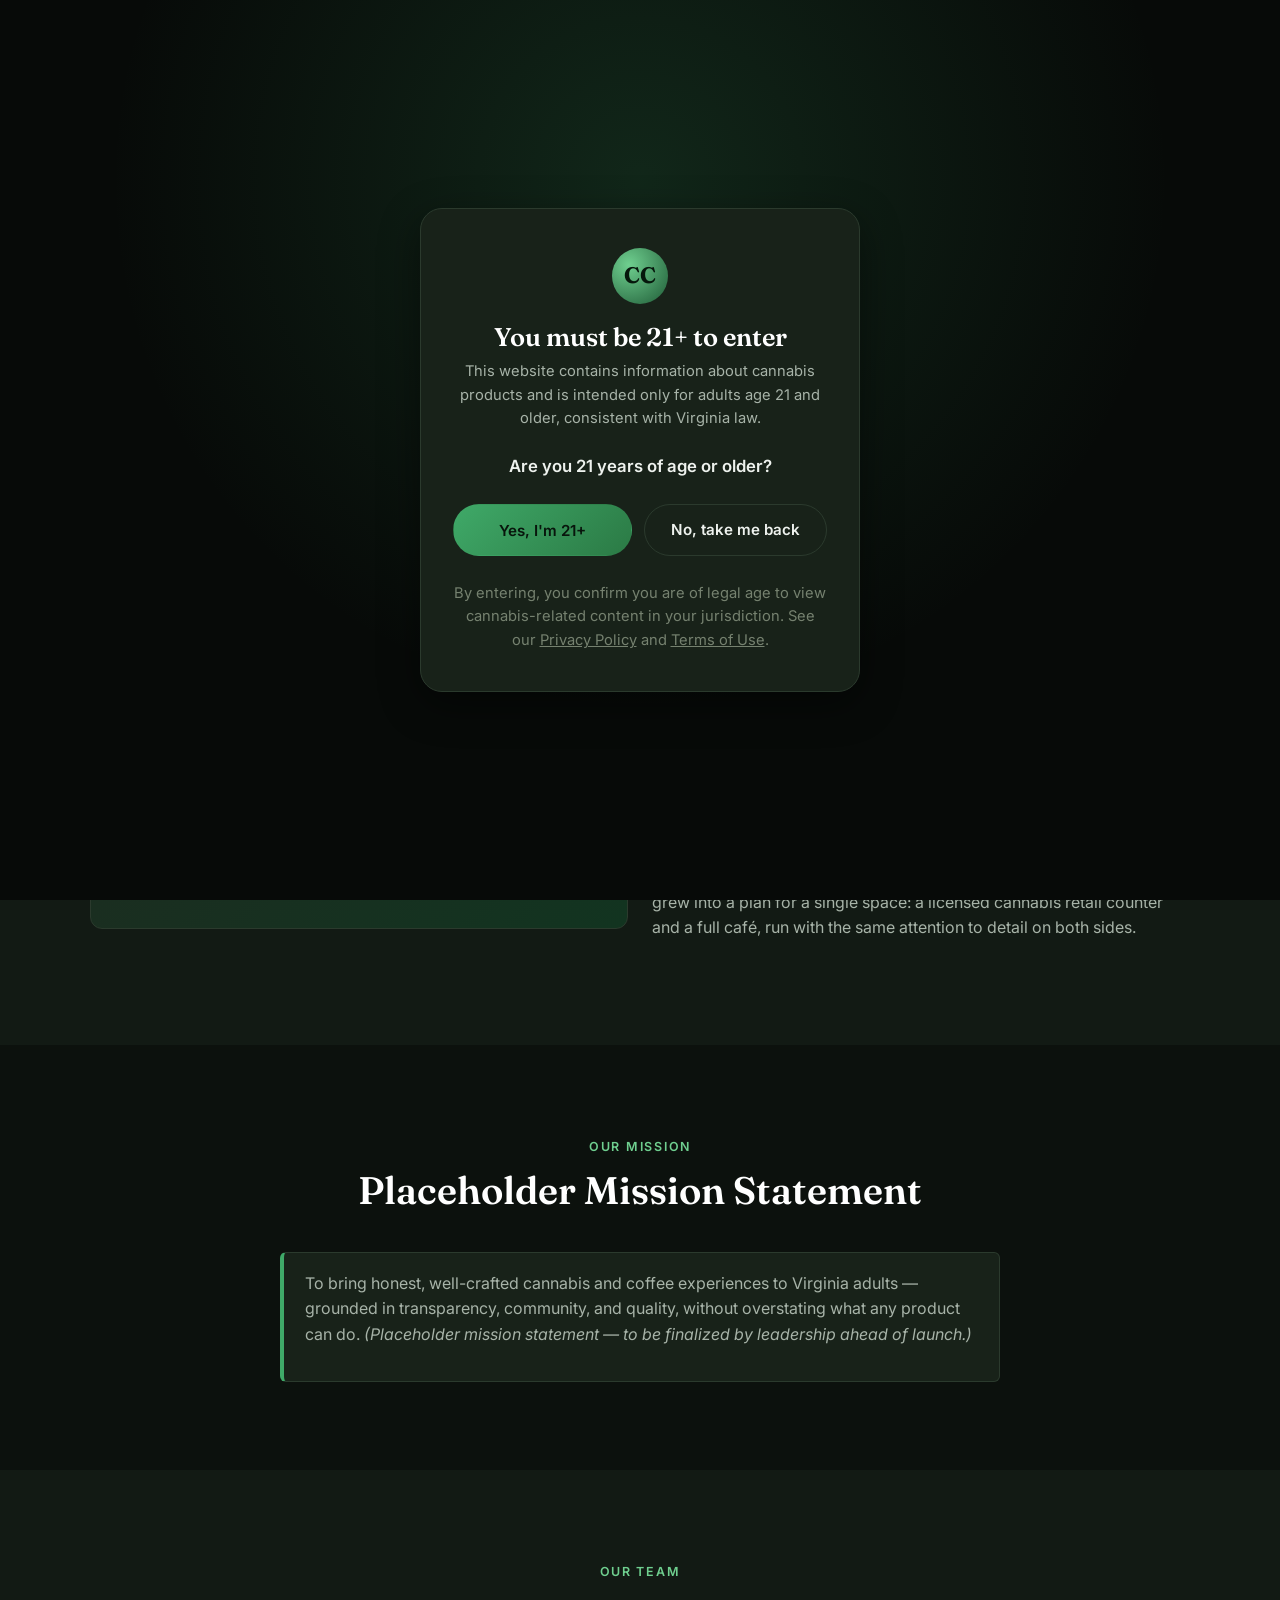
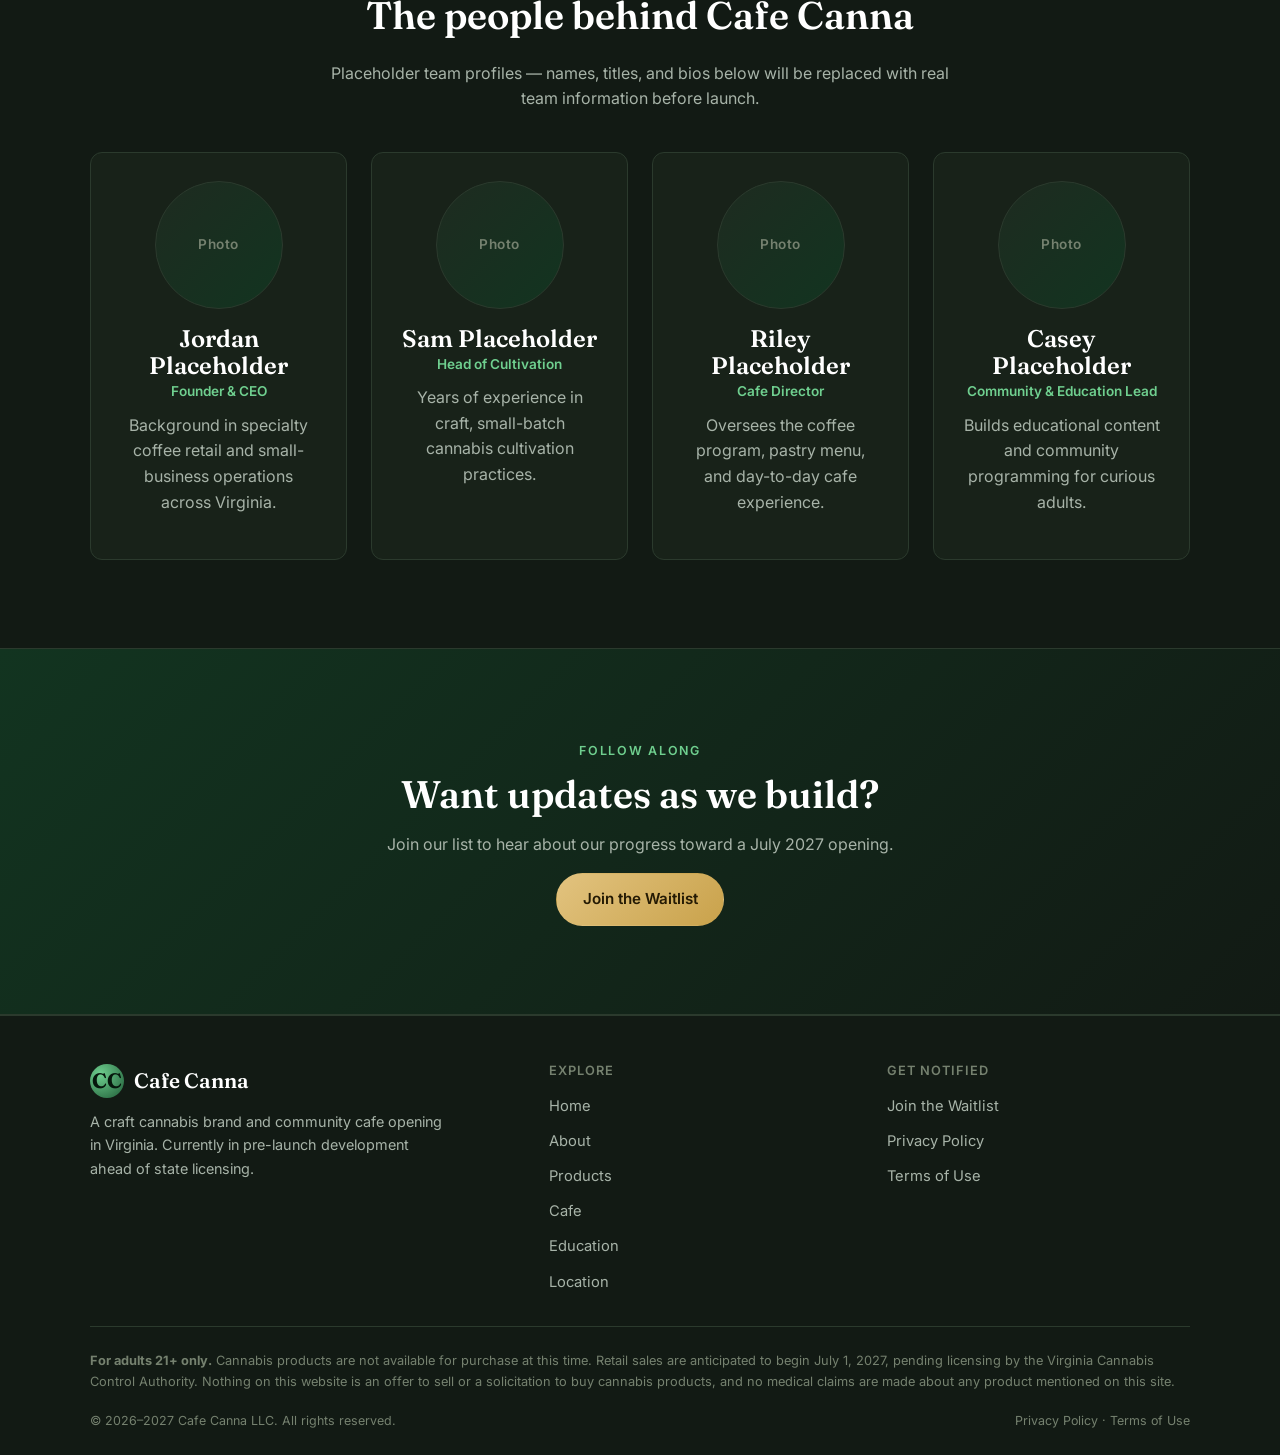
==== about/index.html @ 46746f48 "Initial webpage implementation" ====
<!DOCTYPE html>
<html lang="en">
<head>
<meta charset="UTF-8">
<meta name="viewport" content="width=device-width, initial-scale=1.0">
<title>About Us — Cafe Canna</title>
<meta name="description" content="Learn about Cafe Canna's story, mission, and the team building a craft cannabis brand and cafe in Virginia.">
<link rel="icon" href="data:image/svg+xml,%3Csvg xmlns='http://www.w3.org/2000/svg' viewBox='0 0 32 32'%3E%3Ccircle cx='16' cy='16' r='16' fill='%233fa968'/%3E%3C/svg%3E">
<link rel="preconnect" href="https://fonts.googleapis.com">
<link rel="preconnect" href="https://fonts.gstatic.com" crossorigin>
<link href="https://fonts.googleapis.com/css2?family=Fraunces:wght@500;600;700&family=Inter:wght@400;500;600;700&display=swap" rel="stylesheet">
<link rel="stylesheet" href="../assets/css/style.css">
<script>
(function () {
  if (document.cookie.indexOf('age_verified=true') !== -1) {
    document.documentElement.classList.add('age-verified');
  }
})();
</script>
</head>
<body>

<div id="age-gate-overlay" role="dialog" aria-modal="true" aria-labelledby="age-gate-title">
  <div class="age-gate-card">
    <div class="brand-mark" aria-hidden="true">CC</div>
    <h1 id="age-gate-title">You must be 21+ to enter</h1>
    <p>This website contains information about cannabis products and is intended only for adults age 21 and older, consistent with Virginia law.</p>
    <p class="age-gate-question">Are you 21 years of age or older?</p>
    <div class="age-gate-actions">
      <button type="button" id="age-confirm-yes" class="btn btn-primary">Yes, I'm 21+</button>
      <a href="../restricted/" class="btn btn-outline">No, take me back</a>
    </div>
    <p class="age-gate-fine">By entering, you confirm you are of legal age to view cannabis-related content in your jurisdiction. See our <a href="../privacy/">Privacy Policy</a> and <a href="../terms/">Terms of Use</a>.</p>
  </div>
</div>

<header class="site-header">
  <div class="container">
    <a class="brand" href="../" aria-label="Cafe Canna home">
      <span class="brand-mark" aria-hidden="true">CC</span>
      Cafe Canna
    </a>
    <button class="nav-toggle" id="nav-toggle" aria-expanded="false" aria-controls="main-nav" aria-label="Toggle navigation menu">
      <svg viewBox="0 0 24 24" fill="none" stroke="currentColor" stroke-width="2" stroke-linecap="round"><line x1="3" y1="6" x2="21" y2="6"/><line x1="3" y1="12" x2="21" y2="12"/><line x1="3" y1="18" x2="21" y2="18"/></svg>
    </button>
    <nav class="main-nav" id="main-nav" aria-label="Primary">
      <div class="nav-list-wrap">
        <ul>
          <li><a href="../">Home</a></li>
          <li><a href="../about/" aria-current="page">About</a></li>
          <li><a href="../products/">Products</a></li>
          <li><a href="../cafe/">Cafe</a></li>
          <li><a href="../education/">Education</a></li>
          <li><a href="../location/">Location</a></li>
        </ul>
        <a class="btn btn-primary" href="../coming-soon/">Join the Waitlist</a>
      </div>
    </nav>
  </div>
</header>

<main>

  <section class="hero">
    <div class="container hero-inner">
      <span class="eyebrow">About Us</span>
      <h1>A cafe and a cannabis brand, built together.</h1>
      <p class="lede">Cafe Canna started as a simple question: why does the cannabis shopping experience feel so different from a neighborhood coffee shop? We set out to build both, under one roof, in Virginia.</p>
    </div>
  </section>

  <section class="section-alt">
    <div class="container">
      <div class="grid grid-2" style="align-items:center;">
        <div class="placeholder-img wide"><span>Founders Photo — Placeholder</span></div>
        <div>
          <span class="eyebrow">Our Story</span>
          <h2>From a shared table to a shared storefront</h2>
          <p>Cafe Canna was founded by a small group of Virginians who spent years working in specialty coffee and in cannabis cultivation before deciding to combine both under one brand. This is placeholder copy — the founding story will be updated with real details ahead of launch.</p>
          <p>What started as conversations about craftsmanship and community grew into a plan for a single space: a licensed cannabis retail counter and a full café, run with the same attention to detail on both sides.</p>
        </div>
      </div>
    </div>
  </section>

  <section>
    <div class="container">
      <div class="section-head">
        <span class="eyebrow">Our Mission</span>
        <h2>Placeholder Mission Statement</h2>
      </div>
      <div class="callout" style="max-width:720px;margin:0 auto;font-size:1rem;">
        <p class="mt-0">To bring honest, well-crafted cannabis and coffee experiences to Virginia adults — grounded in transparency, community, and quality, without overstating what any product can do. <em>(Placeholder mission statement — to be finalized by leadership ahead of launch.)</em></p>
      </div>
    </div>
  </section>

  <section class="section-alt">
    <div class="container">
      <div class="section-head">
        <span class="eyebrow">Our Team</span>
        <h2>The people behind Cafe Canna</h2>
        <p>Placeholder team profiles — names, titles, and bios below will be replaced with real team information before launch.</p>
      </div>
      <div class="grid grid-4">
        <div class="card team-card">
          <div class="placeholder-img"><span>Photo</span></div>
          <h3>Jordan Placeholder</h3>
          <p class="team-role">Founder &amp; CEO</p>
          <p>Background in specialty coffee retail and small-business operations across Virginia.</p>
        </div>
        <div class="card team-card">
          <div class="placeholder-img"><span>Photo</span></div>
          <h3>Sam Placeholder</h3>
          <p class="team-role">Head of Cultivation</p>
          <p>Years of experience in craft, small-batch cannabis cultivation practices.</p>
        </div>
        <div class="card team-card">
          <div class="placeholder-img"><span>Photo</span></div>
          <h3>Riley Placeholder</h3>
          <p class="team-role">Cafe Director</p>
          <p>Oversees the coffee program, pastry menu, and day-to-day cafe experience.</p>
        </div>
        <div class="card team-card">
          <div class="placeholder-img"><span>Photo</span></div>
          <h3>Casey Placeholder</h3>
          <p class="team-role">Community &amp; Education Lead</p>
          <p>Builds educational content and community programming for curious adults.</p>
        </div>
      </div>
    </div>
  </section>

  <section class="cta-band">
    <div class="container">
      <span class="eyebrow">Follow Along</span>
      <h2>Want updates as we build?</h2>
      <p>Join our list to hear about our progress toward a July 2027 opening.</p>
      <a href="../coming-soon/" class="btn btn-gold">Join the Waitlist</a>
    </div>
  </section>

</main>

<footer class="site-footer">
  <div class="container">
    <div class="footer-grid">
      <div class="footer-brand">
        <a class="brand" href="../"><span class="brand-mark" aria-hidden="true">CC</span>Cafe Canna</a>
        <p>A craft cannabis brand and community cafe opening in Virginia. Currently in pre-launch development ahead of state licensing.</p>
      </div>
      <div class="footer-col">
        <h4>Explore</h4>
        <ul>
          <li><a href="../">Home</a></li>
          <li><a href="../about/">About</a></li>
          <li><a href="../products/">Products</a></li>
          <li><a href="../cafe/">Cafe</a></li>
          <li><a href="../education/">Education</a></li>
          <li><a href="../location/">Location</a></li>
        </ul>
      </div>
      <div class="footer-col">
        <h4>Get Notified</h4>
        <ul>
          <li><a href="../coming-soon/">Join the Waitlist</a></li>
          <li><a href="../privacy/">Privacy Policy</a></li>
          <li><a href="../terms/">Terms of Use</a></li>
        </ul>
      </div>
    </div>
    <div class="footer-disclaimer">
      <p><strong>For adults 21+ only.</strong> Cannabis products are not available for purchase at this time. Retail sales are anticipated to begin July 1, 2027, pending licensing by the Virginia Cannabis Control Authority. Nothing on this website is an offer to sell or a solicitation to buy cannabis products, and no medical claims are made about any product mentioned on this site.</p>
      <div class="footer-bottom">
        <span>&copy; 2026–2027 Cafe Canna LLC. All rights reserved.</span>
        <span><a href="../privacy/">Privacy Policy</a> · <a href="../terms/">Terms of Use</a></span>
      </div>
    </div>
  </div>
</footer>

<script src="../assets/js/age-gate.js"></script>
<script src="../assets/js/main.js"></script>
</body>
</html>
---- assets/css/style.css ----
/* =========================================================
   Cafe Canna — shared stylesheet
   Dark, green-accented, mobile-first.
   ========================================================= */

:root {
  --bg: #0c110d;
  --bg-alt: #121a14;
  --surface: #182219;
  --surface-alt: #1e2b20;
  --border: #2b3a2d;
  --text: #eef2ee;
  --text-muted: #a7b3a8;
  --text-faint: #75816f;

  --green-900: #123420;
  --green-700: #1f5c37;
  --green-600: #2b7a45;
  --green-500: #3fa968;
  --green-400: #6fcf8f;
  --green-300: #a8e6bd;

  --gold: #c9a24b;
  --gold-light: #e2c37f;

  --danger: #d9695f;

  --font-heading: 'Fraunces', Georgia, 'Times New Roman', serif;
  --font-body: 'Inter', -apple-system, BlinkMacSystemFont, 'Segoe UI', sans-serif;

  --radius-sm: 6px;
  --radius-md: 12px;
  --radius-lg: 22px;

  --container: 1140px;
  --header-height: 72px;

  --shadow-1: 0 4px 18px rgba(0, 0, 0, 0.35);
  --shadow-2: 0 12px 40px rgba(0, 0, 0, 0.45);
}

/* -------------------- Reset -------------------- */
*, *::before, *::after { box-sizing: border-box; }
html, body { margin: 0; padding: 0; }
html { -webkit-text-size-adjust: 100%; scroll-behavior: smooth; }

body {
  background: var(--bg);
  color: var(--text);
  font-family: var(--font-body);
  line-height: 1.6;
  font-size: 16px;
  overflow: hidden; /* locked until age gate resolves; unlocked by JS/CSS below */
}

html.age-verified body { overflow: auto; }

img, svg { max-width: 100%; display: block; }
a { color: inherit; text-decoration: none; }
ul { list-style: none; margin: 0; padding: 0; }
button { font-family: inherit; cursor: pointer; }
input, textarea, select { font-family: inherit; font-size: 1rem; }

h1, h2, h3, h4 {
  font-family: var(--font-heading);
  font-weight: 600;
  line-height: 1.15;
  margin: 0 0 0.6em;
  color: #fff;
}

h1 { font-size: clamp(2.1rem, 6vw, 3.6rem); }
h2 { font-size: clamp(1.6rem, 4vw, 2.4rem); }
h3 { font-size: clamp(1.2rem, 3vw, 1.5rem); }

p { margin: 0 0 1em; color: var(--text-muted); }

.eyebrow {
  display: inline-block;
  font-family: var(--font-body);
  font-size: 0.78rem;
  font-weight: 600;
  letter-spacing: 0.14em;
  text-transform: uppercase;
  color: var(--green-400);
  margin-bottom: 0.9em;
}

.container {
  width: 100%;
  max-width: var(--container);
  margin: 0 auto;
  padding: 0 1.25rem;
}

section { padding: 3.5rem 0; }
@media (min-width: 760px) { section { padding: 5.5rem 0; } }

.section-alt { background: var(--bg-alt); }

.section-head { max-width: 640px; margin: 0 auto 2.5rem; text-align: center; }
.section-head p { margin: 0 auto; }

/* -------------------- Buttons -------------------- */
.btn {
  display: inline-flex;
  align-items: center;
  justify-content: center;
  gap: 0.5em;
  padding: 0.85em 1.7em;
  border-radius: 999px;
  font-weight: 600;
  font-size: 0.95rem;
  border: 1px solid transparent;
  transition: transform 0.15s ease, background 0.2s ease, border-color 0.2s ease, color 0.2s ease;
  white-space: nowrap;
}
.btn:active { transform: scale(0.97); }

.btn-primary {
  background: linear-gradient(135deg, var(--green-500), var(--green-600));
  color: #08150c;
}
.btn-primary:hover { background: linear-gradient(135deg, var(--green-400), var(--green-500)); }

.btn-outline {
  background: transparent;
  border-color: var(--border);
  color: var(--text);
}
.btn-outline:hover { border-color: var(--green-500); color: var(--green-300); }

.btn-gold {
  background: linear-gradient(135deg, var(--gold-light), var(--gold));
  color: #241a04;
}
.btn-gold:hover { filter: brightness(1.08); }

.btn-block { width: 100%; }

/* -------------------- Header / Nav -------------------- */
.site-header {
  position: sticky;
  top: 0;
  z-index: 200;
  height: var(--header-height);
  display: flex;
  align-items: center;
  background: rgba(12, 17, 13, 0.88);
  backdrop-filter: blur(10px);
  border-bottom: 1px solid var(--border);
}

.site-header .container {
  display: flex;
  align-items: center;
  justify-content: space-between;
}

.brand {
  display: flex;
  align-items: center;
  gap: 0.6rem;
  font-family: var(--font-heading);
  font-size: 1.3rem;
  font-weight: 600;
  color: #fff;
}

.brand-mark {
  width: 34px;
  height: 34px;
  border-radius: 50%;
  background: radial-gradient(circle at 30% 30%, var(--green-400), var(--green-700));
  display: flex;
  align-items: center;
  justify-content: center;
  font-family: var(--font-heading);
  font-weight: 700;
  color: #06170c;
  flex-shrink: 0;
}

.nav-toggle {
  display: flex;
  align-items: center;
  justify-content: center;
  width: 42px;
  height: 42px;
  background: transparent;
  border: 1px solid var(--border);
  border-radius: var(--radius-sm);
  color: var(--text);
}
.nav-toggle svg { width: 20px; height: 20px; }

.main-nav {
  position: fixed;
  top: var(--header-height);
  left: 0;
  right: 0;
  bottom: 0;
  background: var(--bg);
  padding: 1.5rem 1.25rem 2.5rem;
  transform: translateY(-8px);
  opacity: 0;
  visibility: hidden;
  pointer-events: none;
  transition: opacity 0.2s ease, transform 0.2s ease, visibility 0.2s;
  overflow-y: auto;
}

.main-nav.is-open {
  opacity: 1;
  transform: translateY(0);
  visibility: visible;
  pointer-events: auto;
}

.main-nav ul { display: flex; flex-direction: column; gap: 0.25rem; }

.main-nav a {
  display: block;
  padding: 0.9rem 0.25rem;
  font-size: 1.05rem;
  font-weight: 500;
  border-bottom: 1px solid var(--border);
  color: var(--text);
}
.main-nav a[aria-current="page"] { color: var(--green-400); }

.main-nav .btn { margin-top: 1.25rem; }

@media (min-width: 900px) {
  .nav-toggle { display: none; }

  .main-nav {
    position: static;
    background: transparent;
    padding: 0;
    opacity: 1;
    visibility: visible;
    pointer-events: auto;
    transform: none;
    overflow: visible;
  }

  .main-nav ul {
    flex-direction: row;
    align-items: center;
    gap: 1.8rem;
  }

  .main-nav a {
    padding: 0.4rem 0;
    border-bottom: none;
    font-size: 0.95rem;
  }

  .main-nav a[aria-current="page"] { position: relative; }
  .main-nav a[aria-current="page"]::after {
    content: '';
    position: absolute;
    left: 0; right: 0; bottom: -4px;
    height: 2px;
    background: var(--green-500);
  }

  .main-nav .nav-list-wrap {
    display: flex;
    align-items: center;
    gap: 2rem;
  }

  .main-nav .btn { margin-top: 0; }
}

/* -------------------- Hero -------------------- */
.hero {
  position: relative;
  padding: 4.5rem 0 4rem;
  background:
    radial-gradient(ellipse at top right, rgba(63, 169, 104, 0.16), transparent 55%),
    radial-gradient(ellipse at bottom left, rgba(201, 162, 75, 0.08), transparent 50%),
    var(--bg);
  overflow: hidden;
}

.hero-inner { max-width: 720px; }
.hero h1 { margin-bottom: 0.5em; }
.hero .lede { font-size: 1.15rem; max-width: 560px; }
.hero-actions { display: flex; flex-wrap: wrap; gap: 0.9rem; margin-top: 1.8rem; }

.hero-badges {
  display: flex;
  flex-wrap: wrap;
  gap: 0.6rem;
  margin-top: 2.5rem;
}
.badge {
  font-size: 0.78rem;
  font-weight: 600;
  letter-spacing: 0.03em;
  color: var(--text-muted);
  border: 1px solid var(--border);
  border-radius: 999px;
  padding: 0.4em 0.9em;
  background: var(--surface);
}

/* -------------------- Cards -------------------- */
.card {
  background: var(--surface);
  border: 1px solid var(--border);
  border-radius: var(--radius-md);
  padding: 1.75rem;
  height: 100%;
}

.grid {
  display: grid;
  gap: 1.5rem;
  grid-template-columns: 1fr;
}
@media (min-width: 640px) { .grid-2 { grid-template-columns: repeat(2, 1fr); } }
@media (min-width: 900px) {
  .grid-3 { grid-template-columns: repeat(3, 1fr); }
  .grid-4 { grid-template-columns: repeat(4, 1fr); }
}

/* Placeholder image block (no real photography yet) */
.placeholder-img {
  position: relative;
  border-radius: var(--radius-md);
  background: linear-gradient(135deg, var(--surface-alt), var(--green-900));
  display: flex;
  align-items: center;
  justify-content: center;
  color: var(--text-faint);
  font-size: 0.85rem;
  font-weight: 600;
  letter-spacing: 0.04em;
  text-align: center;
  aspect-ratio: 4 / 3;
  overflow: hidden;
  border: 1px solid var(--border);
}
.placeholder-img span { padding: 0 1rem; }
.placeholder-img.square { aspect-ratio: 1 / 1; }
.placeholder-img.wide { aspect-ratio: 16 / 9; }

/* -------------------- Strain / Product cards -------------------- */
.strain-card {
  background: var(--surface);
  border: 1px solid var(--border);
  border-radius: var(--radius-md);
  overflow: hidden;
  display: flex;
  flex-direction: column;
}
.strain-card .placeholder-img { border-radius: 0; border: none; border-bottom: 1px solid var(--border); }
.strain-card-body { padding: 1.4rem 1.4rem 1.6rem; display: flex; flex-direction: column; gap: 0.6rem; flex: 1; }
.strain-type {
  align-self: flex-start;
  font-size: 0.72rem;
  font-weight: 700;
  letter-spacing: 0.06em;
  text-transform: uppercase;
  padding: 0.3em 0.8em;
  border-radius: 999px;
  color: #06170c;
}
.strain-type.indica { background: var(--green-300); }
.strain-type.sativa { background: var(--gold-light); }
.strain-type.hybrid { background: linear-gradient(90deg, var(--green-300), var(--gold-light)); }
.strain-card h3 { margin-bottom: 0; }
.strain-card p { font-size: 0.92rem; margin-bottom: 0; }
.coming-soon-tag {
  margin-top: auto;
  padding-top: 0.8rem;
  font-size: 0.78rem;
  font-weight: 700;
  letter-spacing: 0.05em;
  text-transform: uppercase;
  color: var(--green-400);
}

/* -------------------- Article cards -------------------- */
.article-card { display: flex; flex-direction: column; }
.article-card .placeholder-img { margin-bottom: 1.1rem; }
.article-meta { font-size: 0.78rem; color: var(--text-faint); margin-bottom: 0.4rem; }
.article-card h3 { margin-bottom: 0.5rem; }

/* -------------------- Team -------------------- */
.team-card { text-align: center; }
.team-card .placeholder-img { border-radius: 50%; margin: 0 auto 1rem; width: 128px; height: 128px; aspect-ratio: 1/1; }
.team-card h3 { margin-bottom: 0.1rem; }
.team-role { color: var(--green-400); font-size: 0.85rem; font-weight: 600; margin-bottom: 0.6rem; }

/* -------------------- Forms -------------------- */
.form-field { margin-bottom: 1.1rem; display: flex; flex-direction: column; gap: 0.4rem; }
.form-field label { font-size: 0.85rem; font-weight: 600; color: var(--text-muted); }
.form-field input,
.form-field textarea {
  background: var(--bg-alt);
  border: 1px solid var(--border);
  border-radius: var(--radius-sm);
  padding: 0.8em 1em;
  color: var(--text);
}
.form-field input:focus,
.form-field textarea:focus {
  outline: none;
  border-color: var(--green-500);
}
.form-row { display: grid; gap: 1.1rem; }
@media (min-width: 640px) { .form-row.two-col { grid-template-columns: 1fr 1fr; } }

.form-note {
  font-size: 0.8rem;
  color: var(--text-faint);
  margin-top: 0.6rem;
}

.form-status {
  margin-top: 1rem;
  padding: 0.9rem 1.1rem;
  border-radius: var(--radius-sm);
  background: var(--surface-alt);
  border: 1px solid var(--green-600);
  color: var(--green-300);
  font-size: 0.9rem;
  display: none;
}
.form-status.is-visible { display: block; }

/* -------------------- Info blocks (hours, contact) -------------------- */
.info-list { display: flex; flex-direction: column; gap: 0.7rem; }
.info-row {
  display: flex;
  justify-content: space-between;
  gap: 1rem;
  padding-bottom: 0.7rem;
  border-bottom: 1px solid var(--border);
  font-size: 0.95rem;
}
.info-row dt { color: var(--text-muted); }
.info-row dd { margin: 0; font-weight: 600; }

.map-placeholder {
  border: 1px dashed var(--border);
  border-radius: var(--radius-md);
  background: var(--surface);
  min-height: 280px;
  display: flex;
  flex-direction: column;
  align-items: center;
  justify-content: center;
  gap: 0.5rem;
  text-align: center;
  padding: 2rem;
  color: var(--text-faint);
}
.map-placeholder strong { color: var(--text-muted); }

/* -------------------- Countdown -------------------- */
.countdown {
  display: grid;
  grid-template-columns: repeat(4, 1fr);
  gap: 0.75rem;
  max-width: 460px;
  margin: 2.2rem auto 0;
}
.countdown-unit {
  background: var(--surface);
  border: 1px solid var(--border);
  border-radius: var(--radius-md);
  padding: 1rem 0.4rem;
  text-align: center;
}
.countdown-num {
  font-family: var(--font-heading);
  font-size: clamp(1.6rem, 5vw, 2.4rem);
  font-weight: 700;
  color: var(--green-400);
  line-height: 1;
}
.countdown-label {
  display: block;
  margin-top: 0.4rem;
  font-size: 0.68rem;
  letter-spacing: 0.06em;
  text-transform: uppercase;
  color: var(--text-faint);
}

/* -------------------- Callout / compliance notes -------------------- */
.callout {
  border: 1px solid var(--border);
  border-left: 4px solid var(--green-500);
  background: var(--surface);
  border-radius: var(--radius-sm);
  padding: 1.1rem 1.3rem;
  font-size: 0.9rem;
  color: var(--text-muted);
}
.callout strong { color: var(--text); }
.callout.warning { border-left-color: var(--gold); }

/* -------------------- CTA band -------------------- */
.cta-band {
  background: linear-gradient(135deg, var(--green-900), var(--bg-alt));
  border-top: 1px solid var(--border);
  border-bottom: 1px solid var(--border);
  text-align: center;
}
.cta-band h2 { margin-bottom: 0.4em; }
.cta-band p { max-width: 520px; margin-left: auto; margin-right: auto; }

/* -------------------- Footer -------------------- */
.site-footer {
  background: var(--bg-alt);
  border-top: 1px solid var(--border);
  padding: 3rem 0 1.5rem;
}
.footer-grid {
  display: grid;
  gap: 2.2rem;
  grid-template-columns: 1fr;
  margin-bottom: 2rem;
}
@media (min-width: 760px) { .footer-grid { grid-template-columns: 1.4fr 1fr 1fr; } }

.footer-brand .brand { margin-bottom: 0.8rem; }
.footer-brand p { max-width: 360px; font-size: 0.9rem; }

.footer-col h4 {
  font-family: var(--font-body);
  font-size: 0.8rem;
  letter-spacing: 0.08em;
  text-transform: uppercase;
  color: var(--text-faint);
  margin-bottom: 0.9rem;
}
.footer-col ul { display: flex; flex-direction: column; gap: 0.6rem; }
.footer-col a { color: var(--text-muted); font-size: 0.92rem; }
.footer-col a:hover { color: var(--green-400); }

.footer-disclaimer {
  border-top: 1px solid var(--border);
  padding-top: 1.5rem;
  font-size: 0.8rem;
  color: var(--text-faint);
  line-height: 1.6;
}
.footer-disclaimer p { color: inherit; font-size: inherit; margin-bottom: 0.7rem; }
.footer-bottom {
  display: flex;
  flex-wrap: wrap;
  gap: 0.6rem 1.4rem;
  justify-content: space-between;
  margin-top: 1.2rem;
  font-size: 0.78rem;
  color: var(--text-faint);
}
.footer-bottom a { color: var(--text-faint); }
.footer-bottom a:hover { color: var(--green-400); }

/* -------------------- Age gate overlay -------------------- */
#age-gate-overlay {
  position: fixed;
  inset: 0;
  z-index: 9999;
  display: flex;
  align-items: center;
  justify-content: center;
  padding: 1.25rem;
  background:
    radial-gradient(circle at 50% 20%, rgba(63, 169, 104, 0.18), transparent 55%),
    #070a08;
}
html.age-verified #age-gate-overlay { display: none; }

.age-gate-card {
  width: 100%;
  max-width: 440px;
  background: var(--surface);
  border: 1px solid var(--border);
  border-radius: var(--radius-lg);
  padding: 2.4rem 2rem;
  text-align: center;
  box-shadow: var(--shadow-2);
}

.age-gate-card .brand-mark {
  width: 56px;
  height: 56px;
  font-size: 1.4rem;
  margin: 0 auto 1.2rem;
}

.age-gate-card h1 {
  font-size: 1.6rem;
  margin-bottom: 0.5rem;
}

.age-gate-card p {
  font-size: 0.92rem;
  margin-bottom: 0;
}

.age-gate-card .age-gate-question {
  color: var(--text);
  font-weight: 600;
  margin: 1.4rem 0 1.5rem;
  font-size: 1.05rem;
}

.age-gate-actions {
  display: flex;
  flex-direction: column;
  gap: 0.8rem;
}
@media (min-width: 420px) {
  .age-gate-actions { flex-direction: row; }
  .age-gate-actions .btn { flex: 1; }
}

.age-gate-fine {
  margin-top: 1.6rem;
  font-size: 0.74rem;
  color: var(--text-faint);
  line-height: 1.6;
}
.age-gate-fine a { color: var(--text-faint); text-decoration: underline; }

/* -------------------- Restricted page -------------------- */
.restricted-wrap {
  min-height: 100vh;
  display: flex;
  align-items: center;
  justify-content: center;
  padding: 2rem 1.25rem;
  text-align: center;
  background: radial-gradient(ellipse at top, rgba(63, 169, 104, 0.12), transparent 55%), var(--bg);
}
.restricted-card { max-width: 480px; }
.restricted-card .brand-mark { width: 56px; height: 56px; font-size: 1.4rem; margin: 0 auto 1.4rem; }

/* -------------------- Utilities -------------------- */
.text-center { text-align: center; }
.mt-0 { margin-top: 0; }
.visually-hidden {
  position: absolute;
  width: 1px; height: 1px;
  padding: 0; margin: -1px;
  overflow: hidden;
  clip: rect(0,0,0,0);
  white-space: nowrap;
  border: 0;
}
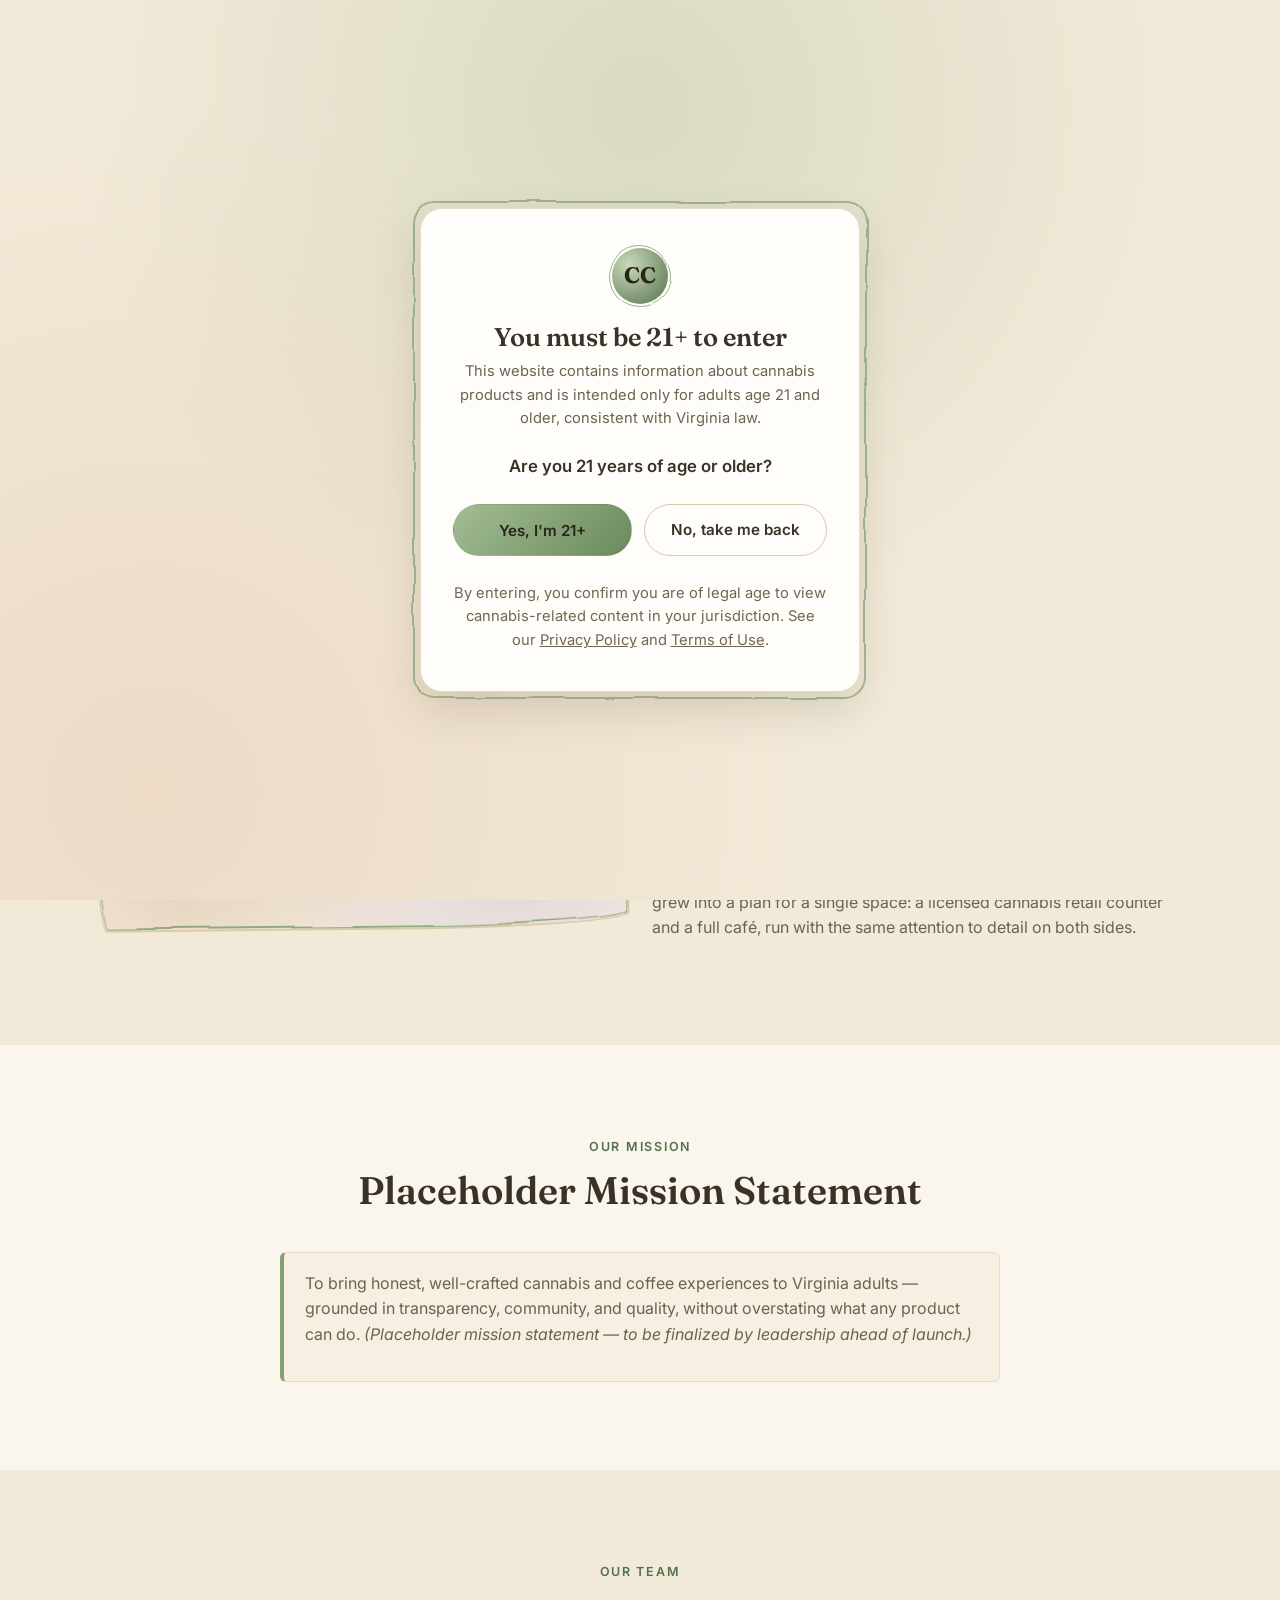
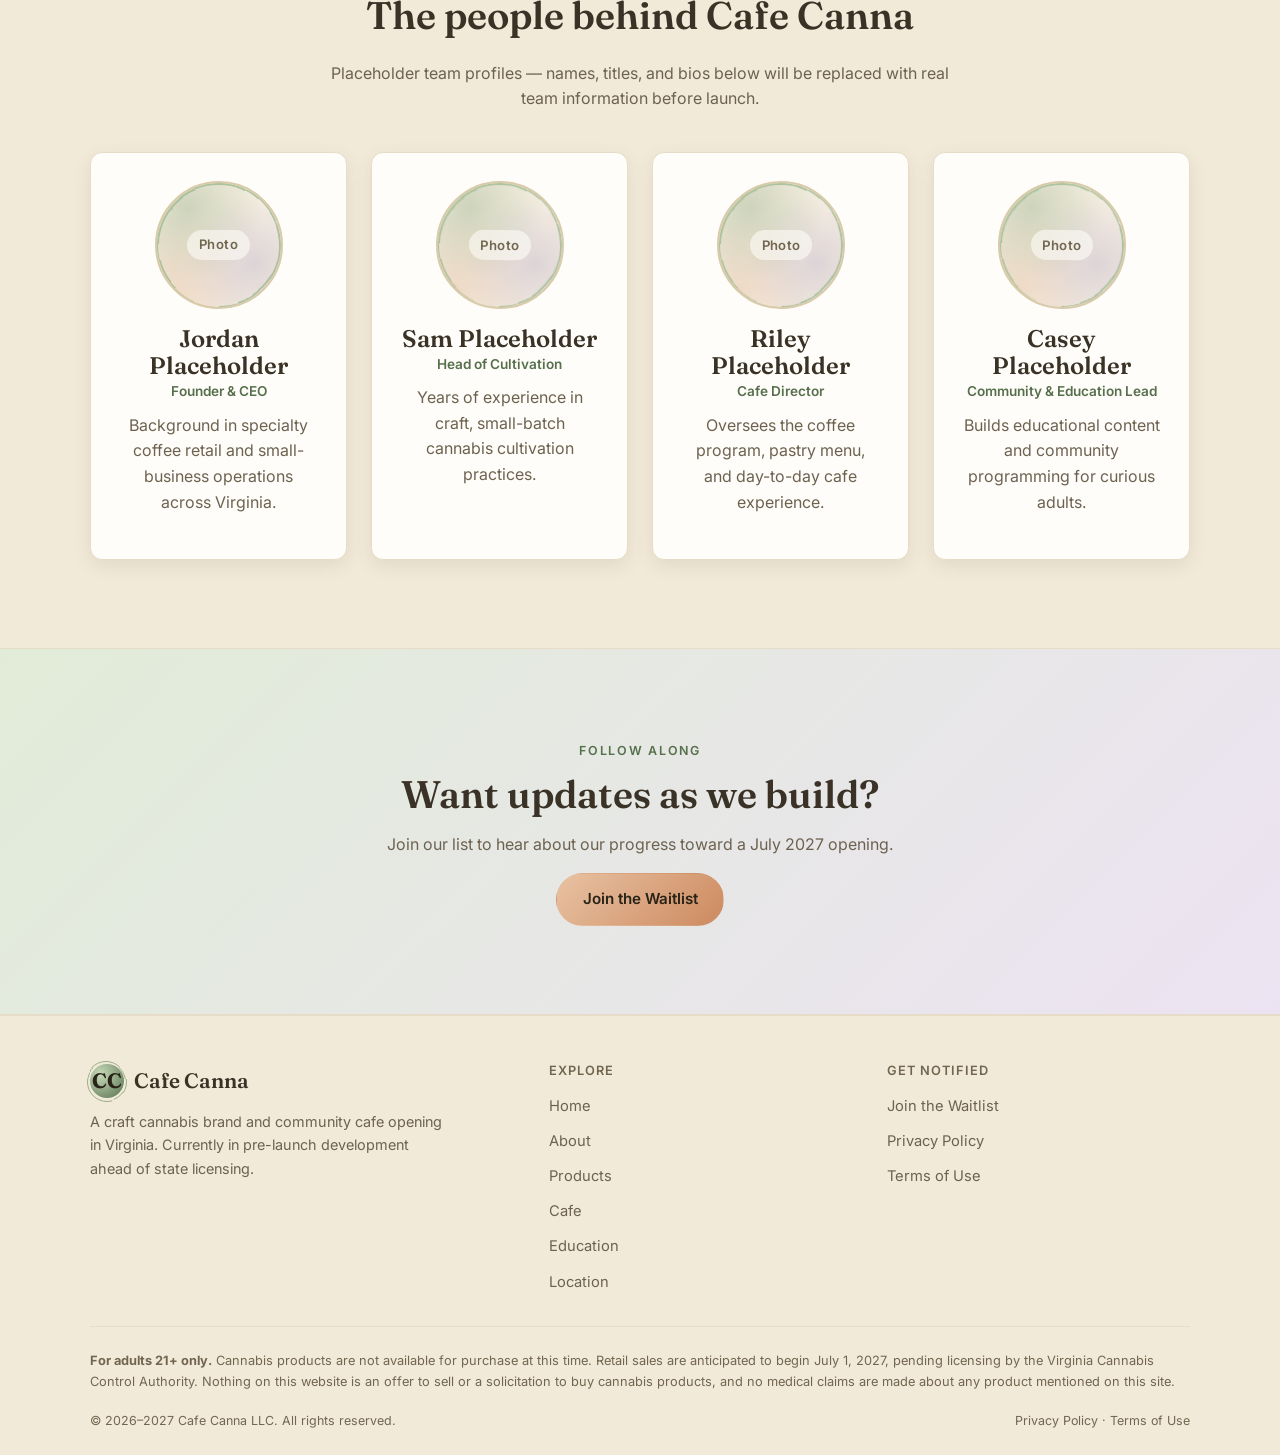
==== commit 5e50cc3c: "Updated page theme and added product information" ====
--- a/about/index.html
+++ b/about/index.html
@@ -5,7 +5,7 @@
 <meta name="viewport" content="width=device-width, initial-scale=1.0">
 <title>About Us — Cafe Canna</title>
 <meta name="description" content="Learn about Cafe Canna's story, mission, and the team building a craft cannabis brand and cafe in Virginia.">
-<link rel="icon" href="data:image/svg+xml,%3Csvg xmlns='http://www.w3.org/2000/svg' viewBox='0 0 32 32'%3E%3Ccircle cx='16' cy='16' r='16' fill='%233fa968'/%3E%3C/svg%3E">
+<link rel="icon" href="data:image/svg+xml,%3Csvg xmlns='http://www.w3.org/2000/svg' viewBox='0 0 32 32'%3E%3Ccircle cx='16' cy='16' r='16' fill='%236a8a5c'/%3E%3C/svg%3E">
 <link rel="preconnect" href="https://fonts.googleapis.com">
 <link rel="preconnect" href="https://fonts.gstatic.com" crossorigin>
 <link href="https://fonts.googleapis.com/css2?family=Fraunces:wght@500;600;700&family=Inter:wght@400;500;600;700&display=swap" rel="stylesheet">
@@ -20,6 +20,8 @@
 </head>
 <body>
 
+<script src="../assets/js/sketchy-filter.js"></script>
+
 <div id="age-gate-overlay" role="dialog" aria-modal="true" aria-labelledby="age-gate-title">
   <div class="age-gate-card">
     <div class="brand-mark" aria-hidden="true">CC</div>
@@ -30,7 +32,7 @@
       <button type="button" id="age-confirm-yes" class="btn btn-primary">Yes, I'm 21+</button>
       <a href="../restricted/" class="btn btn-outline">No, take me back</a>
     </div>
-    <p class="age-gate-fine">By entering, you confirm you are of legal age to view cannabis-related content in your jurisdiction. See our <a href="../privacy/">Privacy Policy</a> and <a href="../terms/">Terms of Use</a>.</p>
+    <p class="age-gate-fine">By entering, you confirm you are of legal age to view cannabis-related content in your jurisdiction. See our <a href="../privacy/" class="legal-link">Privacy Policy</a> and <a href="../terms/" class="legal-link">Terms of Use</a>.</p>
   </div>
 </div>
 
@@ -179,6 +181,7 @@
   </div>
 </footer>
 
+<script src="../assets/js/modal.js"></script>
 <script src="../assets/js/age-gate.js"></script>
 <script src="../assets/js/main.js"></script>
 </body>
--- a/assets/css/style.css
+++ b/assets/css/style.css
@@ -1,29 +1,44 @@
 /* =========================================================
    Cafe Canna — shared stylesheet
-   Dark, green-accented, mobile-first.
+   Light, botanical-pastel theme designed to sit alongside
+   sketchy/watercolor illustration assets. Mobile-first.
    ========================================================= */
 
 :root {
-  --bg: #0c110d;
-  --bg-alt: #121a14;
-  --surface: #182219;
-  --surface-alt: #1e2b20;
-  --border: #2b3a2d;
-  --text: #eef2ee;
-  --text-muted: #a7b3a8;
-  --text-faint: #75816f;
-
-  --green-900: #123420;
-  --green-700: #1f5c37;
-  --green-600: #2b7a45;
-  --green-500: #3fa968;
-  --green-400: #6fcf8f;
-  --green-300: #a8e6bd;
-
-  --gold: #c9a24b;
-  --gold-light: #e2c37f;
-
-  --danger: #d9695f;
+  --bg: #faf6ee;
+  --bg-alt: #f2ead9;
+  --surface: #fffdf9;
+  --surface-alt: #f6efe2;
+  --border: #e6dcc7;
+  --border-strong: #d9cbaa;
+
+  --text: #3a3226;
+  --text-muted: #6d6250;
+  --text-faint: #726650;
+  --ink: #2a2318;
+
+  --sage-900: #38492f;
+  --sage-700: #56704c;
+  --sage-600: #6a8a5c;
+  --sage-500: #82a072;
+  --sage-400: #a3bd95;
+  --sage-300: #c7dab9;
+  --sage-200: #e1ecd8;
+
+  --lavender-700: #7c6d92;
+  --lavender-500: #a494bd;
+  --lavender-400: #bcaed0;
+  --lavender-300: #d3c7e0;
+  --lavender-200: #ece3f2;
+
+  --terracotta-700: #ad5f37;
+  --terracotta-600: #c07347;
+  --terracotta-500: #cd8a5f;
+  --terracotta-400: #dba57e;
+  --terracotta-300: #e8c2a3;
+  --terracotta-200: #f4ddc7;
+
+  --danger: #b6534a;
 
   --font-heading: 'Fraunces', Georgia, 'Times New Roman', serif;
   --font-body: 'Inter', -apple-system, BlinkMacSystemFont, 'Segoe UI', sans-serif;
@@ -31,12 +46,13 @@
   --radius-sm: 6px;
   --radius-md: 12px;
   --radius-lg: 22px;
+  --radius-blob: 255px 15px 225px 15px / 15px 225px 15px 255px;
 
   --container: 1140px;
   --header-height: 72px;
 
-  --shadow-1: 0 4px 18px rgba(0, 0, 0, 0.35);
-  --shadow-2: 0 12px 40px rgba(0, 0, 0, 0.45);
+  --shadow-1: 0 6px 18px rgba(88, 70, 42, 0.10);
+  --shadow-2: 0 18px 44px rgba(88, 70, 42, 0.18);
 }
 
 /* -------------------- Reset -------------------- */
@@ -45,7 +61,12 @@
 html { -webkit-text-size-adjust: 100%; scroll-behavior: smooth; }
 
 body {
-  background: var(--bg);
+  background-color: var(--bg);
+  background-image:
+    radial-gradient(circle at 15% 8%, rgba(130, 160, 114, 0.12), transparent 42%),
+    radial-gradient(circle at 88% 26%, rgba(164, 148, 189, 0.12), transparent 40%),
+    radial-gradient(circle at 35% 92%, rgba(205, 138, 95, 0.10), transparent 45%);
+  background-attachment: fixed;
   color: var(--text);
   font-family: var(--font-body);
   line-height: 1.6;
@@ -66,7 +87,7 @@
   font-weight: 600;
   line-height: 1.15;
   margin: 0 0 0.6em;
-  color: #fff;
+  color: var(--text);
 }
 
 h1 { font-size: clamp(2.1rem, 6vw, 3.6rem); }
@@ -82,7 +103,7 @@
   font-weight: 600;
   letter-spacing: 0.14em;
   text-transform: uppercase;
-  color: var(--green-400);
+  color: var(--sage-700);
   margin-bottom: 0.9em;
 }
 
@@ -118,23 +139,23 @@
 .btn:active { transform: scale(0.97); }
 
 .btn-primary {
-  background: linear-gradient(135deg, var(--green-500), var(--green-600));
-  color: #08150c;
-}
-.btn-primary:hover { background: linear-gradient(135deg, var(--green-400), var(--green-500)); }
+  background: linear-gradient(135deg, var(--sage-400), var(--sage-600));
+  color: var(--ink);
+}
+.btn-primary:hover { background: linear-gradient(135deg, var(--sage-500), var(--sage-700)); color: var(--surface); }
 
 .btn-outline {
   background: transparent;
-  border-color: var(--border);
+  border-color: var(--border-strong);
   color: var(--text);
 }
-.btn-outline:hover { border-color: var(--green-500); color: var(--green-300); }
+.btn-outline:hover { border-color: var(--sage-600); color: var(--sage-700); }
 
 .btn-gold {
-  background: linear-gradient(135deg, var(--gold-light), var(--gold));
-  color: #241a04;
-}
-.btn-gold:hover { filter: brightness(1.08); }
+  background: linear-gradient(135deg, var(--terracotta-300), var(--terracotta-500));
+  color: var(--ink);
+}
+.btn-gold:hover { filter: brightness(1.06); }
 
 .btn-block { width: 100%; }
 
@@ -146,7 +167,7 @@
   height: var(--header-height);
   display: flex;
   align-items: center;
-  background: rgba(12, 17, 13, 0.88);
+  background: rgba(250, 246, 238, 0.86);
   backdrop-filter: blur(10px);
   border-bottom: 1px solid var(--border);
 }
@@ -164,21 +185,32 @@
   font-family: var(--font-heading);
   font-size: 1.3rem;
   font-weight: 600;
-  color: #fff;
+  color: var(--text);
 }
 
 .brand-mark {
+  position: relative;
   width: 34px;
   height: 34px;
   border-radius: 50%;
-  background: radial-gradient(circle at 30% 30%, var(--green-400), var(--green-700));
+  background: radial-gradient(circle at 30% 30%, var(--sage-300), var(--sage-700));
   display: flex;
   align-items: center;
   justify-content: center;
   font-family: var(--font-heading);
   font-weight: 700;
-  color: #06170c;
+  color: var(--ink);
   flex-shrink: 0;
+}
+.brand-mark::after {
+  content: '';
+  position: absolute;
+  inset: -3px;
+  border: 1.5px solid var(--sage-500);
+  border-radius: inherit;
+  filter: url(#sketchy-edge);
+  opacity: 0.8;
+  pointer-events: none;
 }
 
 .nav-toggle {
@@ -188,7 +220,7 @@
   width: 42px;
   height: 42px;
   background: transparent;
-  border: 1px solid var(--border);
+  border: 1px solid var(--border-strong);
   border-radius: var(--radius-sm);
   color: var(--text);
 }
@@ -227,7 +259,7 @@
   border-bottom: 1px solid var(--border);
   color: var(--text);
 }
-.main-nav a[aria-current="page"] { color: var(--green-400); }
+.main-nav a[aria-current="page"] { color: var(--sage-700); }
 
 .main-nav .btn { margin-top: 1.25rem; }
 
@@ -263,7 +295,7 @@
     position: absolute;
     left: 0; right: 0; bottom: -4px;
     height: 2px;
-    background: var(--green-500);
+    background: var(--sage-500);
   }
 
   .main-nav .nav-list-wrap {
@@ -280,8 +312,8 @@
   position: relative;
   padding: 4.5rem 0 4rem;
   background:
-    radial-gradient(ellipse at top right, rgba(63, 169, 104, 0.16), transparent 55%),
-    radial-gradient(ellipse at bottom left, rgba(201, 162, 75, 0.08), transparent 50%),
+    radial-gradient(ellipse at top right, rgba(130, 160, 114, 0.18), transparent 55%),
+    radial-gradient(ellipse at bottom left, rgba(164, 148, 189, 0.16), transparent 50%),
     var(--bg);
   overflow: hidden;
 }
@@ -313,6 +345,7 @@
   background: var(--surface);
   border: 1px solid var(--border);
   border-radius: var(--radius-md);
+  box-shadow: var(--shadow-1);
   padding: 1.75rem;
   height: 100%;
 }
@@ -328,37 +361,98 @@
   .grid-4 { grid-template-columns: repeat(4, 1fr); }
 }
 
-/* Placeholder image block (no real photography yet) */
+/* Placeholder illustration block — styled to read as a hand-drawn/
+   watercolor frame until real illustration assets are dropped in. */
 .placeholder-img {
   position: relative;
-  border-radius: var(--radius-md);
-  background: linear-gradient(135deg, var(--surface-alt), var(--green-900));
+  border-radius: var(--radius-blob);
+  background:
+    radial-gradient(circle at 25% 20%, rgba(130, 160, 114, 0.35), transparent 55%),
+    radial-gradient(circle at 78% 65%, rgba(164, 148, 189, 0.30), transparent 55%),
+    radial-gradient(circle at 15% 85%, rgba(205, 138, 95, 0.22), transparent 50%),
+    var(--surface-alt);
+  border: 2px solid var(--border-strong);
   display: flex;
   align-items: center;
   justify-content: center;
   color: var(--text-faint);
-  font-size: 0.85rem;
+  font-size: 0.82rem;
   font-weight: 600;
-  letter-spacing: 0.04em;
+  letter-spacing: 0.03em;
   text-align: center;
   aspect-ratio: 4 / 3;
   overflow: hidden;
-  border: 1px solid var(--border);
-}
-.placeholder-img span { padding: 0 1rem; }
+  transform: rotate(-0.6deg);
+}
+.placeholder-img span {
+  position: relative;
+  z-index: 1;
+  padding: 0.35em 0.9em;
+  margin: 0 1rem;
+  background: rgba(255, 253, 249, 0.6);
+  border-radius: 999px;
+}
 .placeholder-img.square { aspect-ratio: 1 / 1; }
 .placeholder-img.wide { aspect-ratio: 16 / 9; }
+.placeholder-img img {
+  position: absolute;
+  inset: 0;
+  width: 100%;
+  height: 100%;
+  object-fit: cover;
+  border-radius: inherit;
+}
+
+.placeholder-img::after {
+  content: '';
+  position: absolute;
+  inset: 0;
+  border: 2px solid var(--sage-500);
+  border-radius: inherit;
+  filter: url(#sketchy-edge);
+  pointer-events: none;
+  opacity: 0.85;
+}
+
+.placeholder-img::before {
+  content: '';
+  position: absolute;
+  top: 10px;
+  left: 16px;
+  width: 52px;
+  height: 18px;
+  background: var(--terracotta-300);
+  opacity: 0.8;
+  transform: rotate(-6deg);
+  border-radius: 2px;
+  box-shadow: 0 2px 5px rgba(88, 70, 42, 0.12);
+  z-index: 2;
+}
+
+.grid > *:nth-child(even) .placeholder-img { transform: rotate(0.8deg); }
+.grid > *:nth-child(3n) .placeholder-img { transform: rotate(-0.3deg); }
 
 /* -------------------- Strain / Product cards -------------------- */
 .strain-card {
   background: var(--surface);
   border: 1px solid var(--border);
   border-radius: var(--radius-md);
+  box-shadow: var(--shadow-1);
   overflow: hidden;
   display: flex;
   flex-direction: column;
-}
-.strain-card .placeholder-img { border-radius: 0; border: none; border-bottom: 1px solid var(--border); }
+  cursor: pointer;
+  transition: transform 0.15s ease, box-shadow 0.15s ease;
+}
+.strain-card:hover,
+.strain-card:focus-visible {
+  transform: translateY(-3px);
+  box-shadow: var(--shadow-2);
+}
+.strain-card:focus-visible { outline: 2px solid var(--sage-500); outline-offset: 3px; }
+.grid > .strain-card .placeholder-img { border-radius: 0; border: none; border-bottom: 1px solid var(--border); transform: none; }
+.strain-card .placeholder-img::after { border-color: var(--terracotta-400); }
+.strain-card .placeholder-img::before { background: var(--sage-300); transform: rotate(-4deg); }
 .strain-card-body { padding: 1.4rem 1.4rem 1.6rem; display: flex; flex-direction: column; gap: 0.6rem; flex: 1; }
 .strain-type {
   align-self: flex-start;
@@ -368,42 +462,62 @@
   text-transform: uppercase;
   padding: 0.3em 0.8em;
   border-radius: 999px;
-  color: #06170c;
-}
-.strain-type.indica { background: var(--green-300); }
-.strain-type.sativa { background: var(--gold-light); }
-.strain-type.hybrid { background: linear-gradient(90deg, var(--green-300), var(--gold-light)); }
+  color: var(--ink);
+}
+.strain-type.indica { background: var(--lavender-300); }
+.strain-type.sativa { background: var(--terracotta-300); }
+.strain-type.hybrid { background: linear-gradient(90deg, var(--sage-300), var(--lavender-300)); }
 .strain-card h3 { margin-bottom: 0; }
 .strain-card p { font-size: 0.92rem; margin-bottom: 0; }
-.coming-soon-tag {
+.strain-card-footer {
   margin-top: auto;
   padding-top: 0.8rem;
+  display: flex;
+  align-items: center;
+  justify-content: space-between;
+  gap: 0.6rem;
+  flex-wrap: wrap;
+}
+.coming-soon-tag {
   font-size: 0.78rem;
   font-weight: 700;
   letter-spacing: 0.05em;
   text-transform: uppercase;
-  color: var(--green-400);
-}
+  color: var(--sage-700);
+}
+.strain-card-cta {
+  font-size: 0.8rem;
+  font-weight: 700;
+  color: var(--sage-700);
+  white-space: nowrap;
+}
+.strain-card:hover .strain-card-cta,
+.strain-card:focus-visible .strain-card-cta { color: var(--sage-900); text-decoration: underline; }
 
 /* -------------------- Article cards -------------------- */
 .article-card { display: flex; flex-direction: column; }
 .article-card .placeholder-img { margin-bottom: 1.1rem; }
+.article-card .placeholder-img::after { border-color: var(--lavender-500); }
+.article-card .placeholder-img::before { background: var(--lavender-300); left: auto; right: 16px; transform: rotate(5deg); }
 .article-meta { font-size: 0.78rem; color: var(--text-faint); margin-bottom: 0.4rem; }
 .article-card h3 { margin-bottom: 0.5rem; }
+.article-card .coming-soon-tag { margin-top: auto; padding-top: 0.8rem; }
 
 /* -------------------- Team -------------------- */
 .team-card { text-align: center; }
-.team-card .placeholder-img { border-radius: 50%; margin: 0 auto 1rem; width: 128px; height: 128px; aspect-ratio: 1/1; }
+.team-card .placeholder-img { border-radius: 50%; margin: 0 auto 1rem; width: 128px; height: 128px; aspect-ratio: 1/1; transform: none; }
+.team-card .placeholder-img::before { display: none; }
+.team-card .placeholder-img::after { border-color: var(--sage-400); }
 .team-card h3 { margin-bottom: 0.1rem; }
-.team-role { color: var(--green-400); font-size: 0.85rem; font-weight: 600; margin-bottom: 0.6rem; }
+.team-role { color: var(--sage-700); font-size: 0.85rem; font-weight: 600; margin-bottom: 0.6rem; }
 
 /* -------------------- Forms -------------------- */
 .form-field { margin-bottom: 1.1rem; display: flex; flex-direction: column; gap: 0.4rem; }
 .form-field label { font-size: 0.85rem; font-weight: 600; color: var(--text-muted); }
 .form-field input,
 .form-field textarea {
-  background: var(--bg-alt);
-  border: 1px solid var(--border);
+  background: var(--surface);
+  border: 1px solid var(--border-strong);
   border-radius: var(--radius-sm);
   padding: 0.8em 1em;
   color: var(--text);
@@ -411,7 +525,7 @@
 .form-field input:focus,
 .form-field textarea:focus {
   outline: none;
-  border-color: var(--green-500);
+  border-color: var(--sage-500);
 }
 .form-row { display: grid; gap: 1.1rem; }
 @media (min-width: 640px) { .form-row.two-col { grid-template-columns: 1fr 1fr; } }
@@ -427,8 +541,8 @@
   padding: 0.9rem 1.1rem;
   border-radius: var(--radius-sm);
   background: var(--surface-alt);
-  border: 1px solid var(--green-600);
-  color: var(--green-300);
+  border: 1px solid var(--sage-600);
+  color: var(--sage-700);
   font-size: 0.9rem;
   display: none;
 }
@@ -445,10 +559,10 @@
   font-size: 0.95rem;
 }
 .info-row dt { color: var(--text-muted); }
-.info-row dd { margin: 0; font-weight: 600; }
+.info-row dd { margin: 0; font-weight: 600; color: var(--text); }
 
 .map-placeholder {
-  border: 1px dashed var(--border);
+  border: 2px dashed var(--border-strong);
   border-radius: var(--radius-md);
   background: var(--surface);
   min-height: 280px;
@@ -475,6 +589,7 @@
   background: var(--surface);
   border: 1px solid var(--border);
   border-radius: var(--radius-md);
+  box-shadow: var(--shadow-1);
   padding: 1rem 0.4rem;
   text-align: center;
 }
@@ -482,7 +597,7 @@
   font-family: var(--font-heading);
   font-size: clamp(1.6rem, 5vw, 2.4rem);
   font-weight: 700;
-  color: var(--green-400);
+  color: var(--terracotta-600);
   line-height: 1;
 }
 .countdown-label {
@@ -497,19 +612,19 @@
 /* -------------------- Callout / compliance notes -------------------- */
 .callout {
   border: 1px solid var(--border);
-  border-left: 4px solid var(--green-500);
-  background: var(--surface);
+  border-left: 4px solid var(--sage-500);
+  background: var(--surface-alt);
   border-radius: var(--radius-sm);
   padding: 1.1rem 1.3rem;
   font-size: 0.9rem;
   color: var(--text-muted);
 }
 .callout strong { color: var(--text); }
-.callout.warning { border-left-color: var(--gold); }
+.callout.warning { border-left-color: var(--terracotta-500); }
 
 /* -------------------- CTA band -------------------- */
 .cta-band {
-  background: linear-gradient(135deg, var(--green-900), var(--bg-alt));
+  background: linear-gradient(135deg, var(--sage-200), var(--lavender-200));
   border-top: 1px solid var(--border);
   border-bottom: 1px solid var(--border);
   text-align: center;
@@ -544,7 +659,7 @@
 }
 .footer-col ul { display: flex; flex-direction: column; gap: 0.6rem; }
 .footer-col a { color: var(--text-muted); font-size: 0.92rem; }
-.footer-col a:hover { color: var(--green-400); }
+.footer-col a:hover { color: var(--sage-700); }
 
 .footer-disclaimer {
   border-top: 1px solid var(--border);
@@ -564,7 +679,7 @@
   color: var(--text-faint);
 }
 .footer-bottom a { color: var(--text-faint); }
-.footer-bottom a:hover { color: var(--green-400); }
+.footer-bottom a:hover { color: var(--sage-700); }
 
 /* -------------------- Age gate overlay -------------------- */
 #age-gate-overlay {
@@ -576,12 +691,14 @@
   justify-content: center;
   padding: 1.25rem;
   background:
-    radial-gradient(circle at 50% 20%, rgba(63, 169, 104, 0.18), transparent 55%),
-    #070a08;
+    radial-gradient(circle at 50% 12%, rgba(130, 160, 114, 0.22), transparent 55%),
+    radial-gradient(circle at 12% 88%, rgba(205, 138, 95, 0.16), transparent 50%),
+    var(--bg-alt);
 }
 html.age-verified #age-gate-overlay { display: none; }
 
 .age-gate-card {
+  position: relative;
   width: 100%;
   max-width: 440px;
   background: var(--surface);
@@ -591,6 +708,16 @@
   text-align: center;
   box-shadow: var(--shadow-2);
 }
+.age-gate-card::after {
+  content: '';
+  position: absolute;
+  inset: -8px;
+  border: 2px solid var(--sage-500);
+  border-radius: inherit;
+  filter: url(#sketchy-edge);
+  opacity: 0.7;
+  pointer-events: none;
+}
 
 .age-gate-card .brand-mark {
   width: 56px;
@@ -634,6 +761,99 @@
 }
 .age-gate-fine a { color: var(--text-faint); text-decoration: underline; }
 
+/* -------------------- Legal quick-view modal --------------------
+   Lets a visitor read Privacy/Terms from the age gate without
+   navigating away (which would just hit another age gate). Content
+   is fetched live from /privacy/ and /terms/ at click time, so there
+   is only one copy of the legal text to maintain. */
+.legal-modal {
+  position: fixed;
+  inset: 0;
+  z-index: 10000;
+  display: none;
+  align-items: center;
+  justify-content: center;
+  padding: 1.25rem;
+}
+.legal-modal.is-open { display: flex; }
+.legal-modal-backdrop {
+  position: absolute;
+  inset: 0;
+  background: rgba(42, 35, 24, 0.45);
+  backdrop-filter: blur(2px);
+}
+.legal-modal-panel {
+  position: relative;
+  display: flex;
+  flex-direction: column;
+  background: var(--surface);
+  border: 1px solid var(--border);
+  border-radius: var(--radius-lg);
+  box-shadow: var(--shadow-2);
+  width: 100%;
+  max-width: 640px;
+  max-height: 82vh;
+  overflow: hidden;
+}
+.legal-modal-header {
+  display: flex;
+  justify-content: flex-end;
+  padding: 0.75rem 0.75rem 0;
+  flex-shrink: 0;
+}
+.legal-modal-close {
+  width: 36px;
+  height: 36px;
+  border-radius: 50%;
+  border: 1px solid var(--border-strong);
+  background: var(--surface-alt);
+  color: var(--text);
+  font-size: 1.4rem;
+  line-height: 1;
+  display: flex;
+  align-items: center;
+  justify-content: center;
+}
+.legal-modal-close:hover { border-color: var(--sage-600); color: var(--sage-700); }
+.legal-modal-body {
+  overflow-y: auto;
+  padding: 0.5rem 1.75rem 2rem;
+}
+.legal-modal-body .hero { background: none; padding: 0.5rem 0 1.25rem; overflow: visible; }
+.legal-modal-body section { padding: 0 0 1.25rem; }
+.legal-modal-body section .container { padding: 0; max-width: none; margin: 0; }
+.legal-modal-body h1 { font-size: 1.5rem; }
+.legal-modal-body h2 { font-size: 1.4rem; }
+.legal-modal-body h4 { font-size: 0.95rem; margin: 1.3rem 0 0.2rem; }
+
+/* Product detail modal content (populated from strain card data-* attrs) */
+.product-modal-stats {
+  display: flex;
+  gap: 1.75rem;
+  margin: 1.1rem 0 0.5rem;
+}
+.product-modal-stat-label {
+  display: block;
+  font-size: 0.72rem;
+  font-weight: 700;
+  letter-spacing: 0.06em;
+  text-transform: uppercase;
+  color: var(--text-faint);
+}
+.product-modal-stat-value {
+  display: block;
+  font-family: var(--font-heading);
+  font-size: 1.5rem;
+  font-weight: 700;
+  color: var(--terracotta-600);
+}
+.badge-row {
+  display: flex;
+  flex-wrap: wrap;
+  gap: 0.5rem;
+  margin: 0.5rem 0 1.1rem;
+}
+
 /* -------------------- Restricted page -------------------- */
 .restricted-wrap {
   min-height: 100vh;
@@ -642,7 +862,7 @@
   justify-content: center;
   padding: 2rem 1.25rem;
   text-align: center;
-  background: radial-gradient(ellipse at top, rgba(63, 169, 104, 0.12), transparent 55%), var(--bg);
+  background: radial-gradient(ellipse at top, rgba(164, 148, 189, 0.20), transparent 55%), var(--bg);
 }
 .restricted-card { max-width: 480px; }
 .restricted-card .brand-mark { width: 56px; height: 56px; font-size: 1.4rem; margin: 0 auto 1.4rem; }
